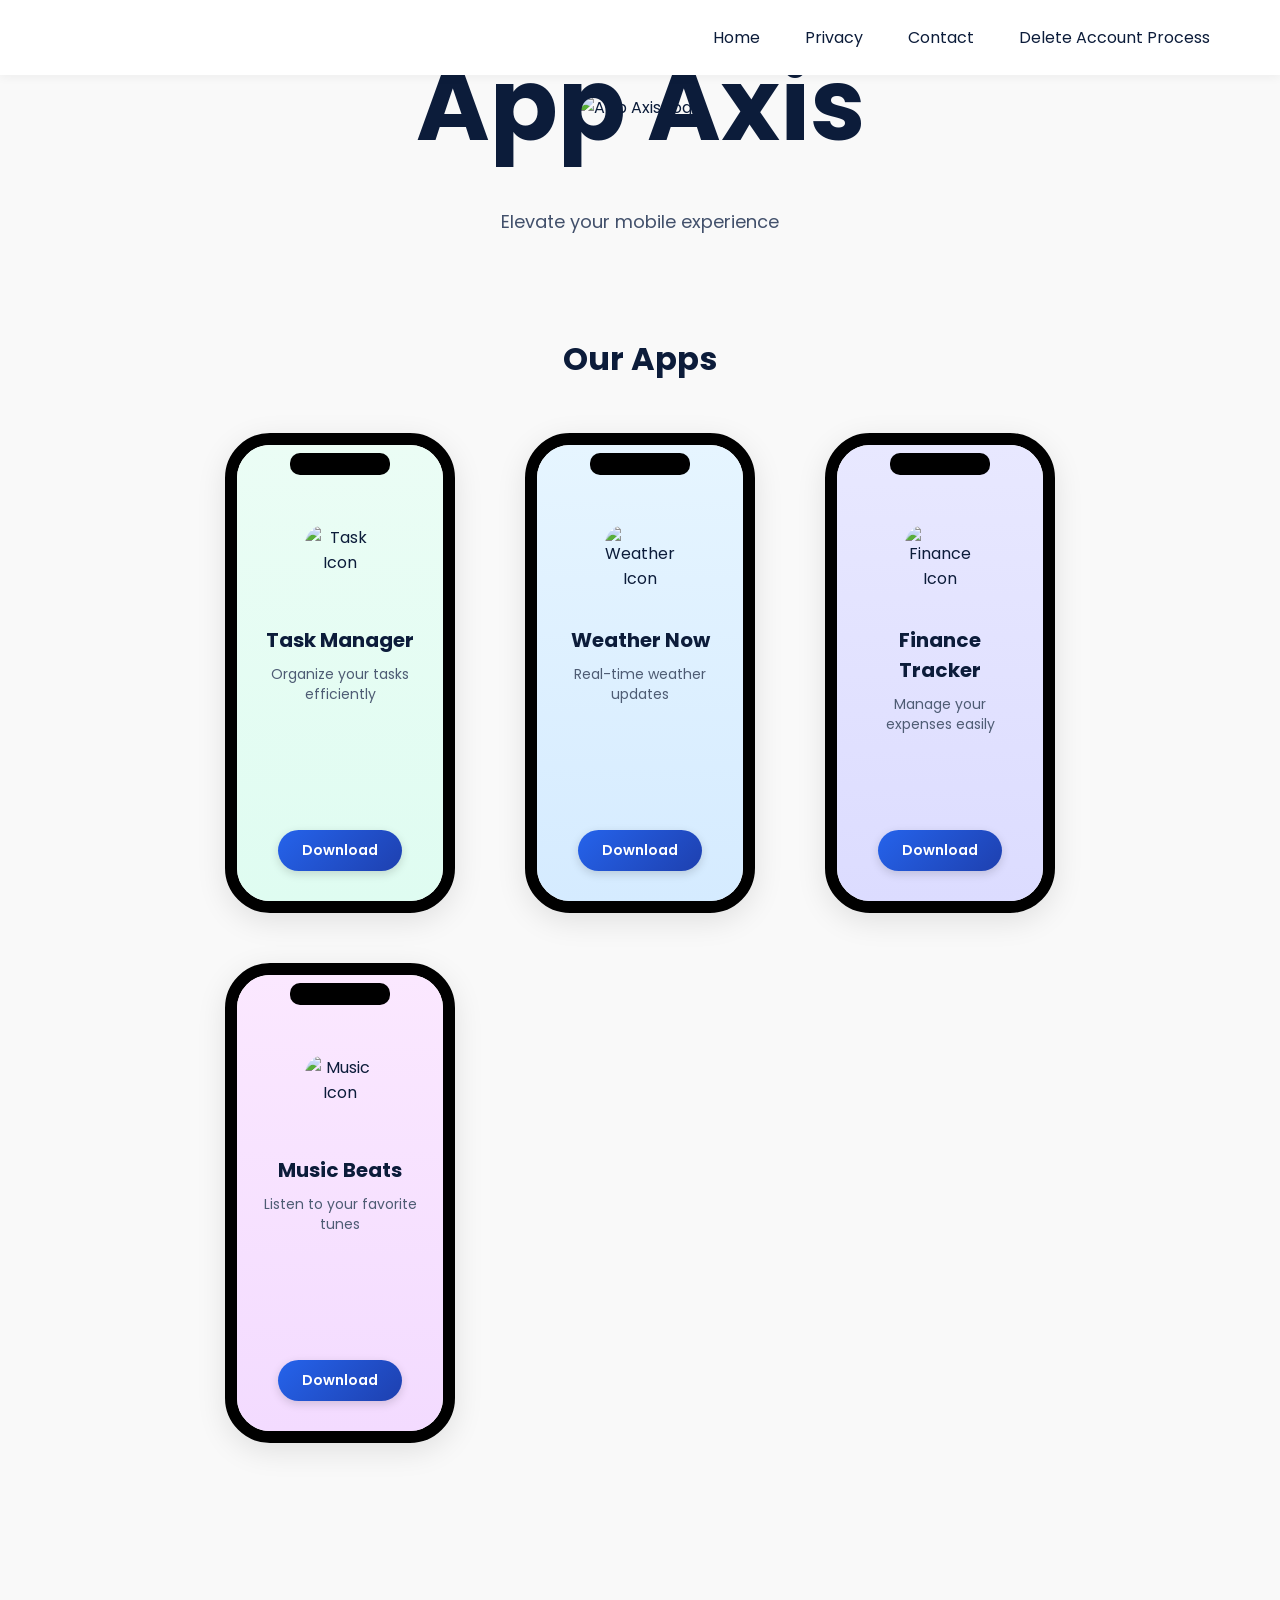
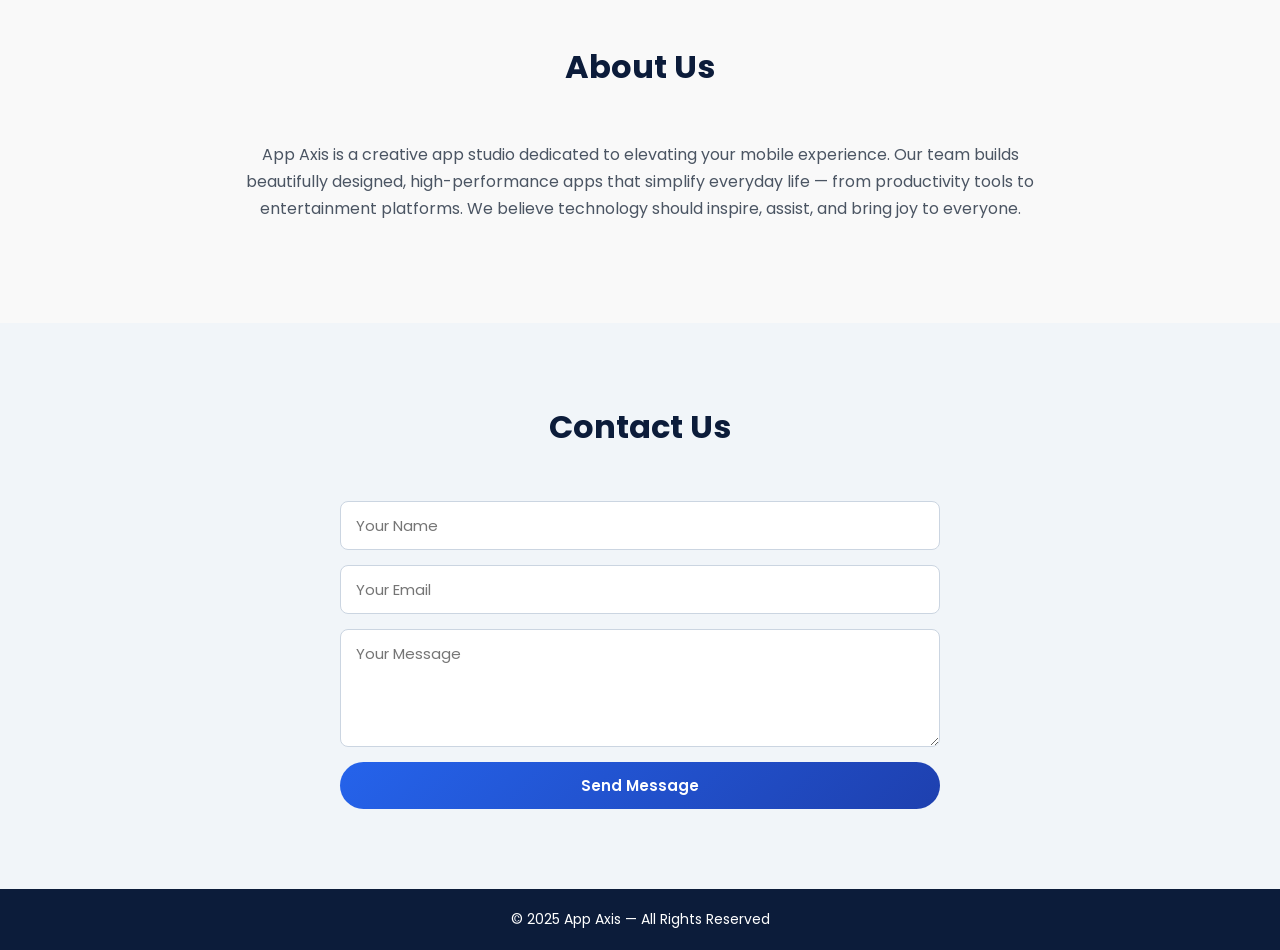
==== index.html @ 721c18ff "Add files via upload First time commit for website." ====
<!DOCTYPE html>
<html lang="en">
<head>
  <meta charset="UTF-8">
  <meta name="viewport" content="width=device-width, initial-scale=1.0">
  <title>App Axis</title>
  <link href="https://fonts.googleapis.com/css2?family=Poppins:wght@400;600;700&display=swap" rel="stylesheet">

  <link rel="stylesheet" href="styles.css">

</head>

<body>

  <!-- Navigation -->
  <nav>
    <a href="#">Home</a>
    <a href="privacy.html">Privacy</a>
    <a href="#contact">Contact</a>
    <a href="account_deletion.html">Delete Account Process</a>
  </nav>

  <!-- Hero -->
  <section class="hero">
    <img src="images/logo.png" alt="App Axis Logo">
    <h1>App Axis</h1>
    <p>Elevate your mobile experience</p>
  </section>

  <!-- Our Apps Section -->
  <h2 class="section-title">Our Apps</h2>
  <section class="apps">

    <!-- Task Manager -->
    <div class="iphone">
      <div class="notch"></div>
      <div class="screen task-bg">
        <div class="content">
          <img src="https://img.icons8.com/ios-filled/100/00b58a/checked--v1.png" alt="Task Icon">
          <h3>Task Manager</h3>
          <p>Organize your tasks efficiently</p>
        </div>
        <button class="download-btn">Download</button>
      </div>
    </div>

    <!-- Weather Now -->
    <div class="iphone">
      <div class="notch"></div>
      <div class="screen weather-bg">
        <div class="content">
          <img src="https://img.icons8.com/ios-filled/100/3da3f8/partly-cloudy-day--v1.png" alt="Weather Icon">
          <h3>Weather Now</h3>
          <p>Real-time weather updates</p>
        </div>
        <button class="download-btn">Download</button>
      </div>
    </div>

    <!-- Finance Tracker -->
    <div class="iphone">
      <div class="notch"></div>
      <div class="screen finance-bg">
        <div class="content">
          <img src="https://img.icons8.com/ios-filled/100/4a48cc/combo-chart.png" alt="Finance Icon">
          <h3>Finance Tracker</h3>
          <p>Manage your expenses easily</p>
        </div>
        <button class="download-btn">Download</button>
      </div>
    </div>

    <!-- Music Beats -->
    <div class="iphone">
      <div class="notch"></div>
      <div class="screen music-bg">
        <div class="content">
          <img src="https://img.icons8.com/ios-filled/100/b34dd8/musical-notes.png" alt="Music Icon">
          <h3>Music Beats</h3>
          <p>Listen to your favorite tunes</p>
        </div>
        <button class="download-btn">Download</button>
      </div>
    </div>

  </section>

  <!-- About -->
  <section id="about" class="about">
    <h2 class="section-title">About Us</h2>
    <p>App Axis is a creative app studio dedicated to elevating your mobile experience.  
      Our team builds beautifully designed, high-performance apps that simplify everyday life — from productivity tools to entertainment platforms.  
      We believe technology should inspire, assist, and bring joy to everyone.</p>
  </section>

  <!-- Contact -->
  <section id="contact" class="contact">
    <h2 class="section-title">Contact Us</h2>
    <form action="https://formspree.io/f/xzzjkdzy" method="POST">
      <input type="text" name="name" placeholder="Your Name" required>
      <input type="email" name ="email" placeholder="Your Email" required>
      <textarea rows="4" name="message" placeholder="Your Message" required></textarea>
      <button type="submit">Send Message</button>
    </form>
  </section>

  <!-- Footer -->
  <footer>
    © 2025 App Axis — All Rights Reserved
  </footer>
<script src="app.js"></script>


</body>

</html>
---- styles.css ----
*{margin:0;padding:0;box-sizing:border-box;font-family:'Poppins',sans-serif;}  

    body{
      background-color:#f9f9f9;
      color:#0c1c3a;
      display:flex;
      flex-direction:column;
      align-items:center;
      min-height:100vh;
    }

    /* Navbar */
    nav{
      width:100%;
      display:flex;
      justify-content:flex-end;
      align-items:center;
      padding:25px 70px;
      font-size:16px;
      background:#fff;
      box-shadow:0 2px 10px rgba(0,0,0,0.05);
      position:sticky;
      top:0;
      z-index:10;
    }
    nav a{
      text-decoration:none;
      color:#0c1c3a;
      margin-left:45px;
      transition:opacity .3s;
    }
    nav a:hover{opacity:.6;}

    /* Hero */
    .hero{
      text-align:center;
      margin-top:20px;
      margin-bottom:60px;
    }
    .hero img{
      width:520px;
      height:520px;
      margin-bottom:10px;
    }
    .hero h1{
      font-size:100px;
      font-weight:700;
      margin-top: -100px;
      margin-bottom:28px;

    }
    .hero p{
      font-size:18px;
      color:#42506b;
      margin-bottom: 40px;
    }

    /* Section titles */
    h2.section-title{
      text-align:center;
      font-size:32px;
      font-weight:700;
      margin-bottom:50px;
      color:#0c1c3a;
    }

    /* Apps Section */
    .apps{
      display:grid;
      grid-template-columns:repeat(auto-fit,minmax(250px,1fr));
      gap:50px;
      max-width:1150px;
      margin:0 auto 100px;
      padding:0 40px;
    }

    /* iPhone Frame */
    .iphone{
      width:230px;height:480px;
      border:12px solid #000;
      border-radius:45px;
      background:white;
      position:relative;
      box-shadow:0 8px 30px rgba(0,0,0,0.1);
      overflow:hidden;
      margin:0 auto;
      display:flex;
      flex-direction:column;
    }
    .notch{
      width:100px;height:22px;background:#000;
      border-radius:10px;
      position:absolute;top:8px;left:50%;
      transform:translateX(-50%);
      z-index:2;
    }
    .screen{
      width:100%;height:100%;
      padding:80px 25px 30px;
      display:flex;
      flex-direction:column;
      align-items:center;
      justify-content:space-between;
      text-align:center;
    }
    .content{display:flex;flex-direction:column;align-items:center;}
    .screen img{width:70px;height:70px;border-radius:20px;margin-bottom:30px;}
    .screen h3{font-size:20px;margin-bottom:10px;color:#0c1c3a;}
    .screen p{font-size:14px;color:#4e5c74;line-height:1.4;margin-bottom:25px;}

    /* Download Button */
    .download-btn{
      background:linear-gradient(135deg,#2563eb,#1e40af);
      color:#fff;
      font-size:14px;font-weight:600;
      border:none;
      padding:10px 24px;
      border-radius:25px;
      cursor:pointer;
      transition:all .3s ease;
      box-shadow:0 3px 10px rgba(0,0,0,0.15);
    }
    .download-btn:hover{
      transform:translateY(-2px);
      box-shadow:0 5px 14px rgba(0,0,0,0.25);
      background:linear-gradient(135deg,#1e3a8a,#1d4ed8);
    }

    /* Screen Backgrounds */
    .task-bg{background:linear-gradient(180deg,#ebfdf5,#dffcf1);}
    .weather-bg{background:linear-gradient(180deg,#e6f5ff,#d5ebff);}
    .finance-bg{background:linear-gradient(180deg,#e8e8ff,#dcdcff);}
    .music-bg{background:linear-gradient(180deg,#fbe8ff,#f3dbff);}

    /* About */
    .about{
      max-width:900px;
      margin:100px auto;
      text-align:center;
      padding:0 40px;
    }
    .about p{
      font-size:16px;
      color:#4b5563;
      line-height:1.7;
      margin-top:15px;
    }

    /* Contact */
    .contact{
      background:#f1f5f9;
      width:100%;
      padding:80px 20px;
      text-align:center;
    }
    .contact form{
      max-width:600px;
      margin:0 auto;
      display:flex;
      flex-direction:column;
      gap:15px;
    }
    .contact input,.contact textarea{
      padding:12px 15px;
      border-radius:8px;
      border:1px solid #cbd5e1;
      font-size:15px;
      width:100%;
    }
    .contact button{
      background:linear-gradient(135deg,#2563eb,#1e40af);
      color:#fff;
      font-size:15px;
      font-weight:600;
      border:none;
      padding:12px 25px;
      border-radius:25px;
      cursor:pointer;
      transition:all .3s ease;
    }
    .contact button:hover{
      background:linear-gradient(135deg,#1e3a8a,#1d4ed8);
      transform:translateY(-2px);
    }

    /* Footer */
    footer{
      background:#0c1c3a;
      color:#fff;
      width:100%;
      text-align:center;
      padding:20px 10px;
      font-size:14px;
    }

    @media(max-width:768px){
      .hero h1{font-size:32px;}
      .hero p{font-size:16px;}
      .iphone{width:200px;height:440px;}
      h2.section-title{font-size:26px;}
    }
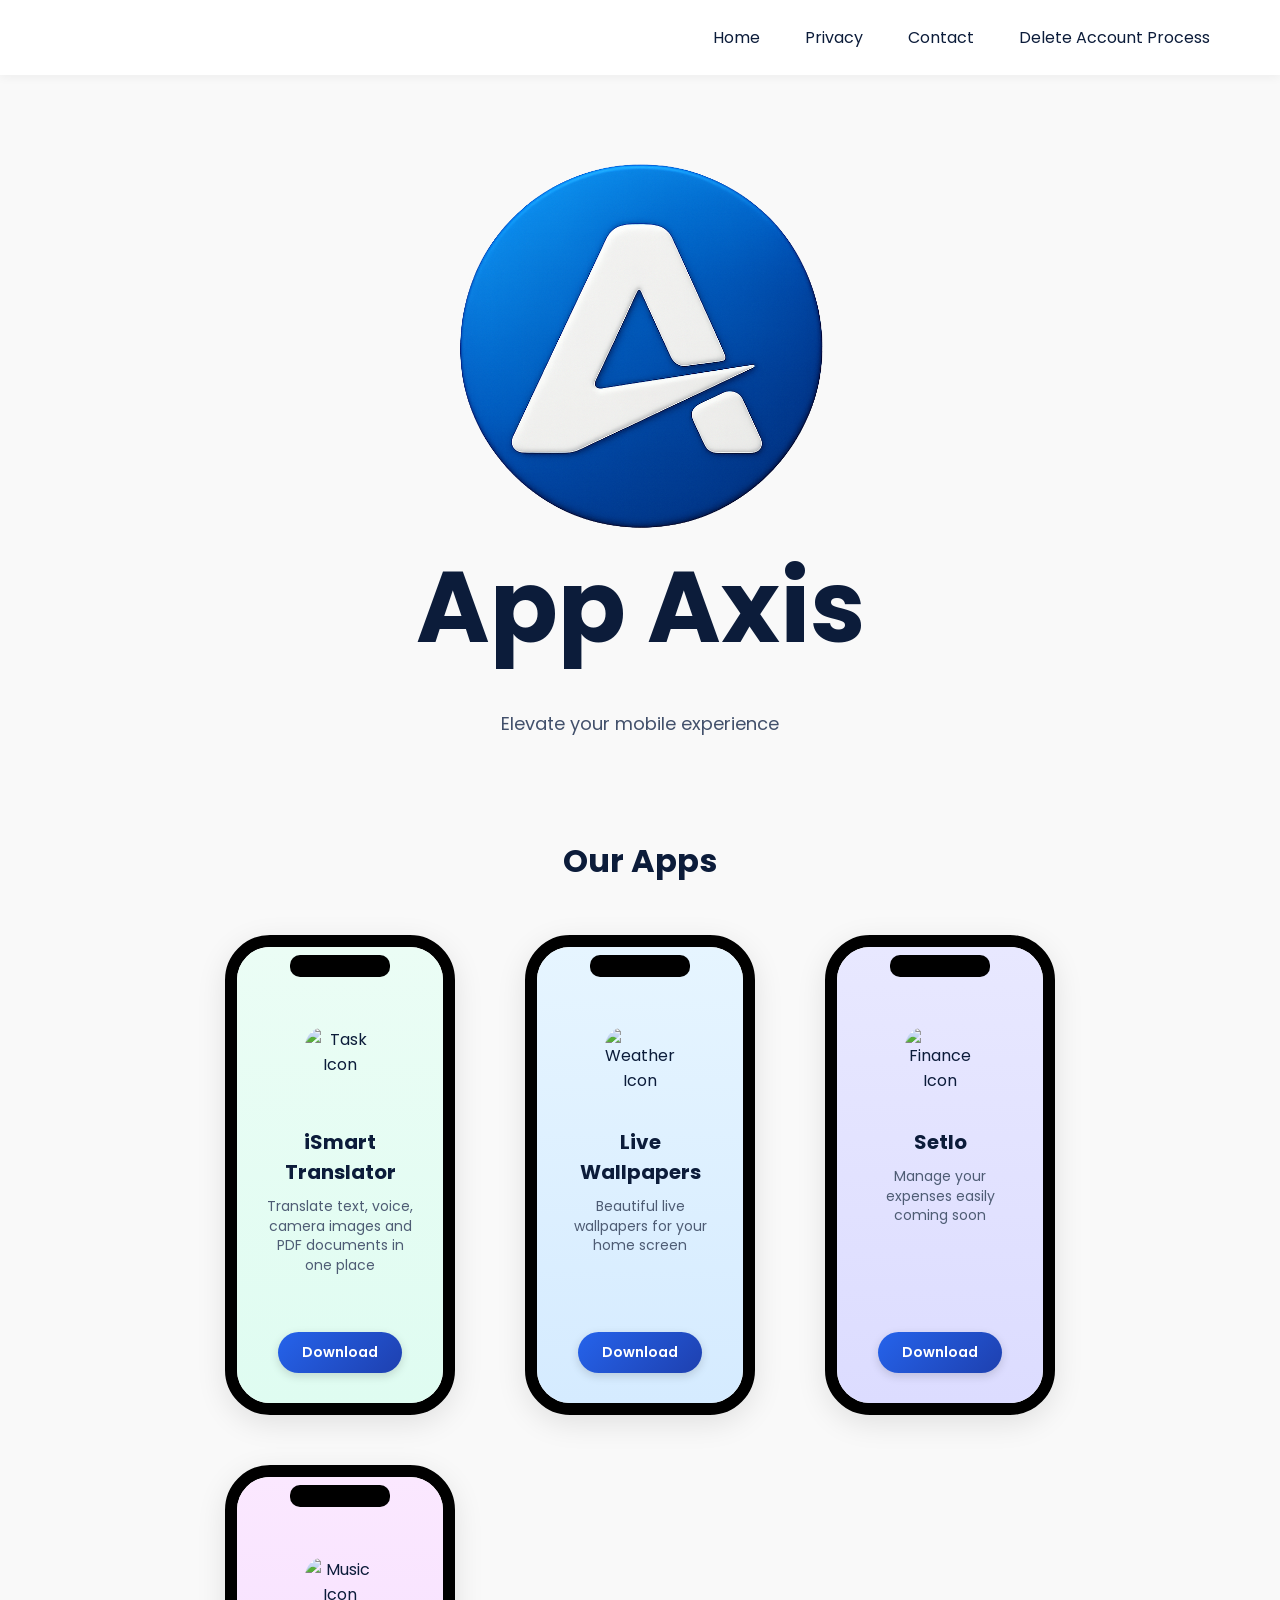
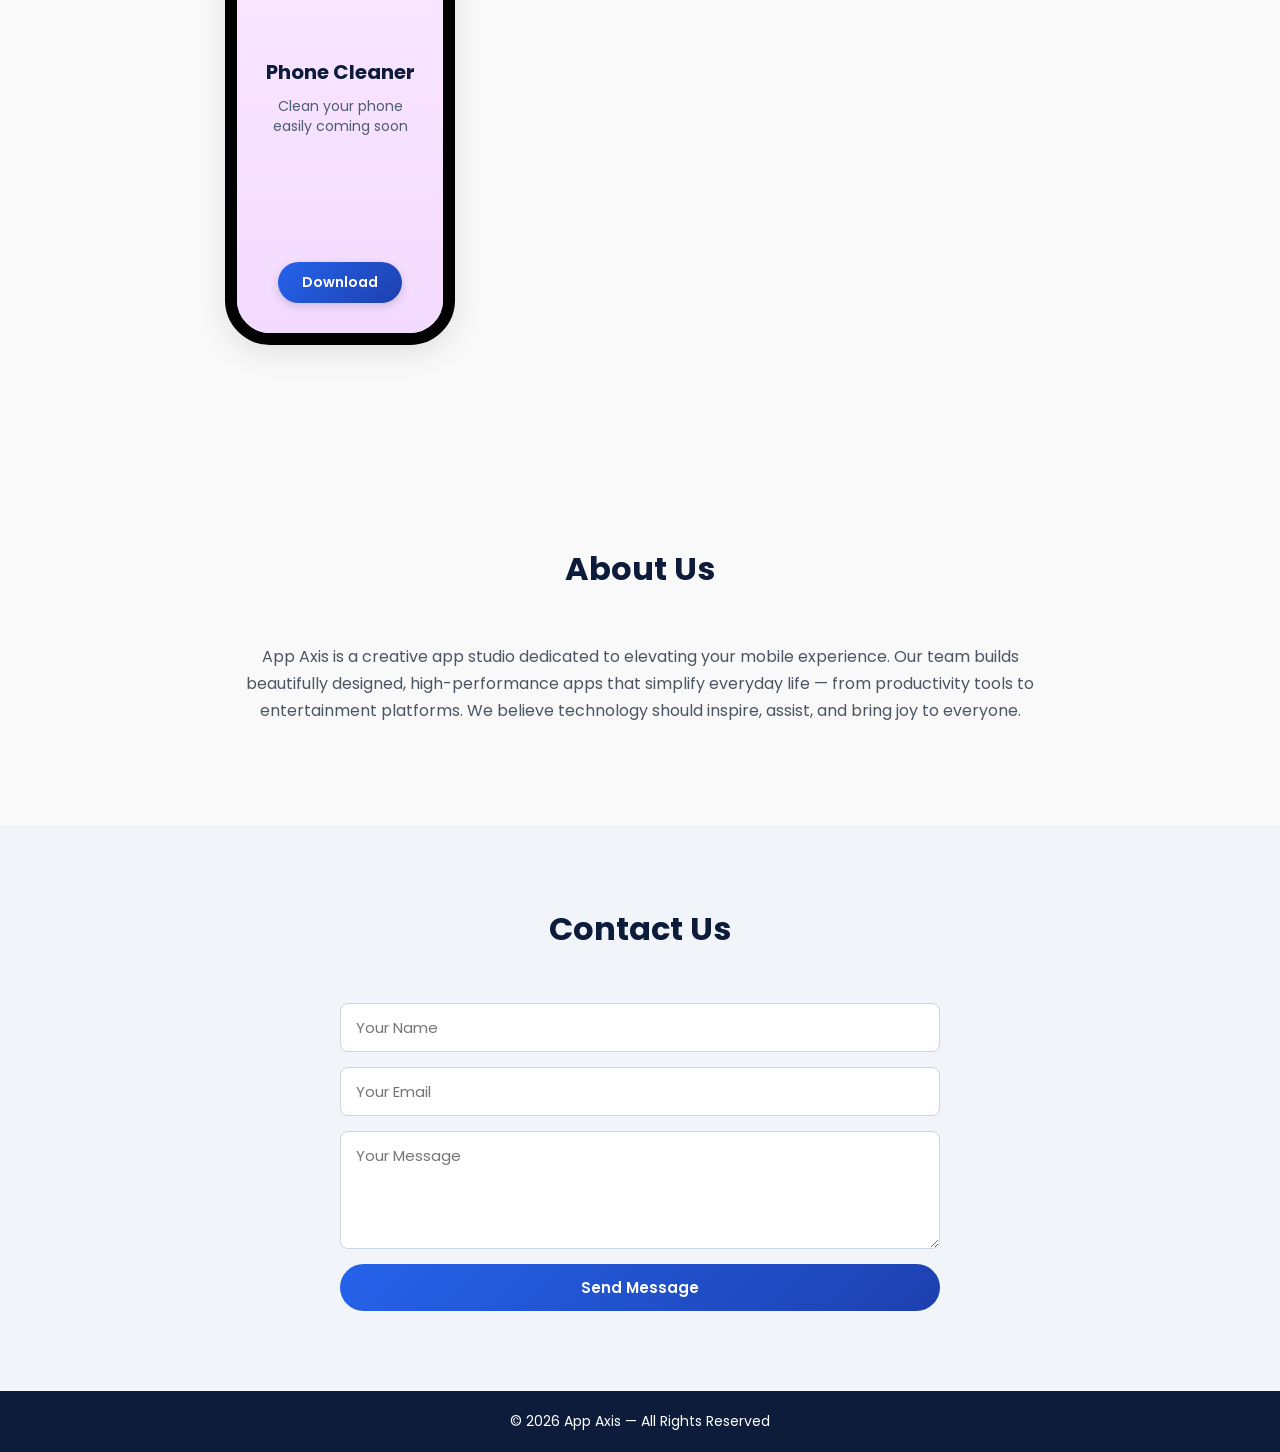
==== commit 772ff767: "Update app details in index.html: replace Task Manager with Smart Translator, update Weather Now to " ====
--- a/index.html
+++ b/index.html
@@ -31,16 +31,16 @@
   <h2 class="section-title">Our Apps</h2>
   <section class="apps">
 
-    <!-- Task Manager -->
+    <!-- Smart Translator -->
     <div class="iphone">
       <div class="notch"></div>
       <div class="screen task-bg">
         <div class="content">
-          <img src="https://img.icons8.com/ios-filled/100/00b58a/checked--v1.png" alt="Task Icon">
-          <h3>Task Manager</h3>
-          <p>Organize your tasks efficiently</p>
+          <img src="https://play-lh.googleusercontent.com/TL1GcJR6uCUjqspzB3UIuML55i64wx9Zsy2MUSX-5drfX_1AjxJJOXj3VCKkodRXIejL6cmEJ7qvzzplWq21J0s=w480-h960-rw" alt="Task Icon">
+          <h3>iSmart Translator</h3>
+          <p>Translate text, voice, camera images and PDF documents in one place</p>
         </div>
-        <button class="download-btn">Download</button>
+        <a class="download-btn" href="https://play.google.com/store/apps/details?id=com.appaxislab.translyapp" target="_blank" rel="noopener noreferrer">Download</a>
       </div>
     </div>
 
@@ -49,11 +49,11 @@
       <div class="notch"></div>
       <div class="screen weather-bg">
         <div class="content">
-          <img src="https://img.icons8.com/ios-filled/100/3da3f8/partly-cloudy-day--v1.png" alt="Weather Icon">
-          <h3>Weather Now</h3>
-          <p>Real-time weather updates</p>
+          <img src="https://play-lh.googleusercontent.com/vVsTTETblcqcR2kY2vF1PdcJeeC-yZAFQ3J_tbGCwIPSz1UFxBmrjXrIGR7BXAv8bTAKH0j-gxdTWLrXc9F60Q=w480-h960-rw" alt="Weather Icon">
+          <h3>Live Wallpapers</h3>
+          <p>Beautiful live wallpapers for your home screen</p>
         </div>
-        <button class="download-btn">Download</button>
+        <a class="download-btn" href="https://play.google.com/store/apps/details?id=com.appaxislab.live.hd.wallpapers" target="_blank" rel="noopener noreferrer">Download</a>
       </div>
     </div>
 
@@ -63,10 +63,10 @@
       <div class="screen finance-bg">
         <div class="content">
           <img src="https://img.icons8.com/ios-filled/100/4a48cc/combo-chart.png" alt="Finance Icon">
-          <h3>Finance Tracker</h3>
-          <p>Manage your expenses easily</p>
+          <h3>Setlo</h3>
+          <p>Manage your expenses easily coming soon</p>
         </div>
-        <button class="download-btn">Download</button>
+        <a class="download-btn" href="https://play.google.com/store/apps/developer?id=App+Axis+Lab" target="_blank" rel="noopener noreferrer">Download</a>
       </div>
     </div>
 
@@ -76,10 +76,10 @@
       <div class="screen music-bg">
         <div class="content">
           <img src="https://img.icons8.com/ios-filled/100/b34dd8/musical-notes.png" alt="Music Icon">
-          <h3>Music Beats</h3>
-          <p>Listen to your favorite tunes</p>
+          <h3>Phone Cleaner</h3>
+          <p>Clean your phone easily coming soon</p>
         </div>
-        <button class="download-btn">Download</button>
+        <a class="download-btn" href="https://play.google.com/store/apps/developer?id=App+Axis+Lab" target="_blank" rel="noopener noreferrer">Download</a>
       </div>
     </div>
 
@@ -106,7 +106,7 @@
 
   <!-- Footer -->
   <footer>
-    © 2025 App Axis — All Rights Reserved
+    © 2026 App Axis — All Rights Reserved
   </footer>
 <script src="app.js"></script>
 
--- a/styles.css
+++ b/styles.css
@@ -114,6 +114,8 @@
       color:#fff;
       font-size:14px;font-weight:600;
       border:none;
+      text-decoration:none;
+      display:inline-block;
       padding:10px 24px;
       border-radius:25px;
       cursor:pointer;
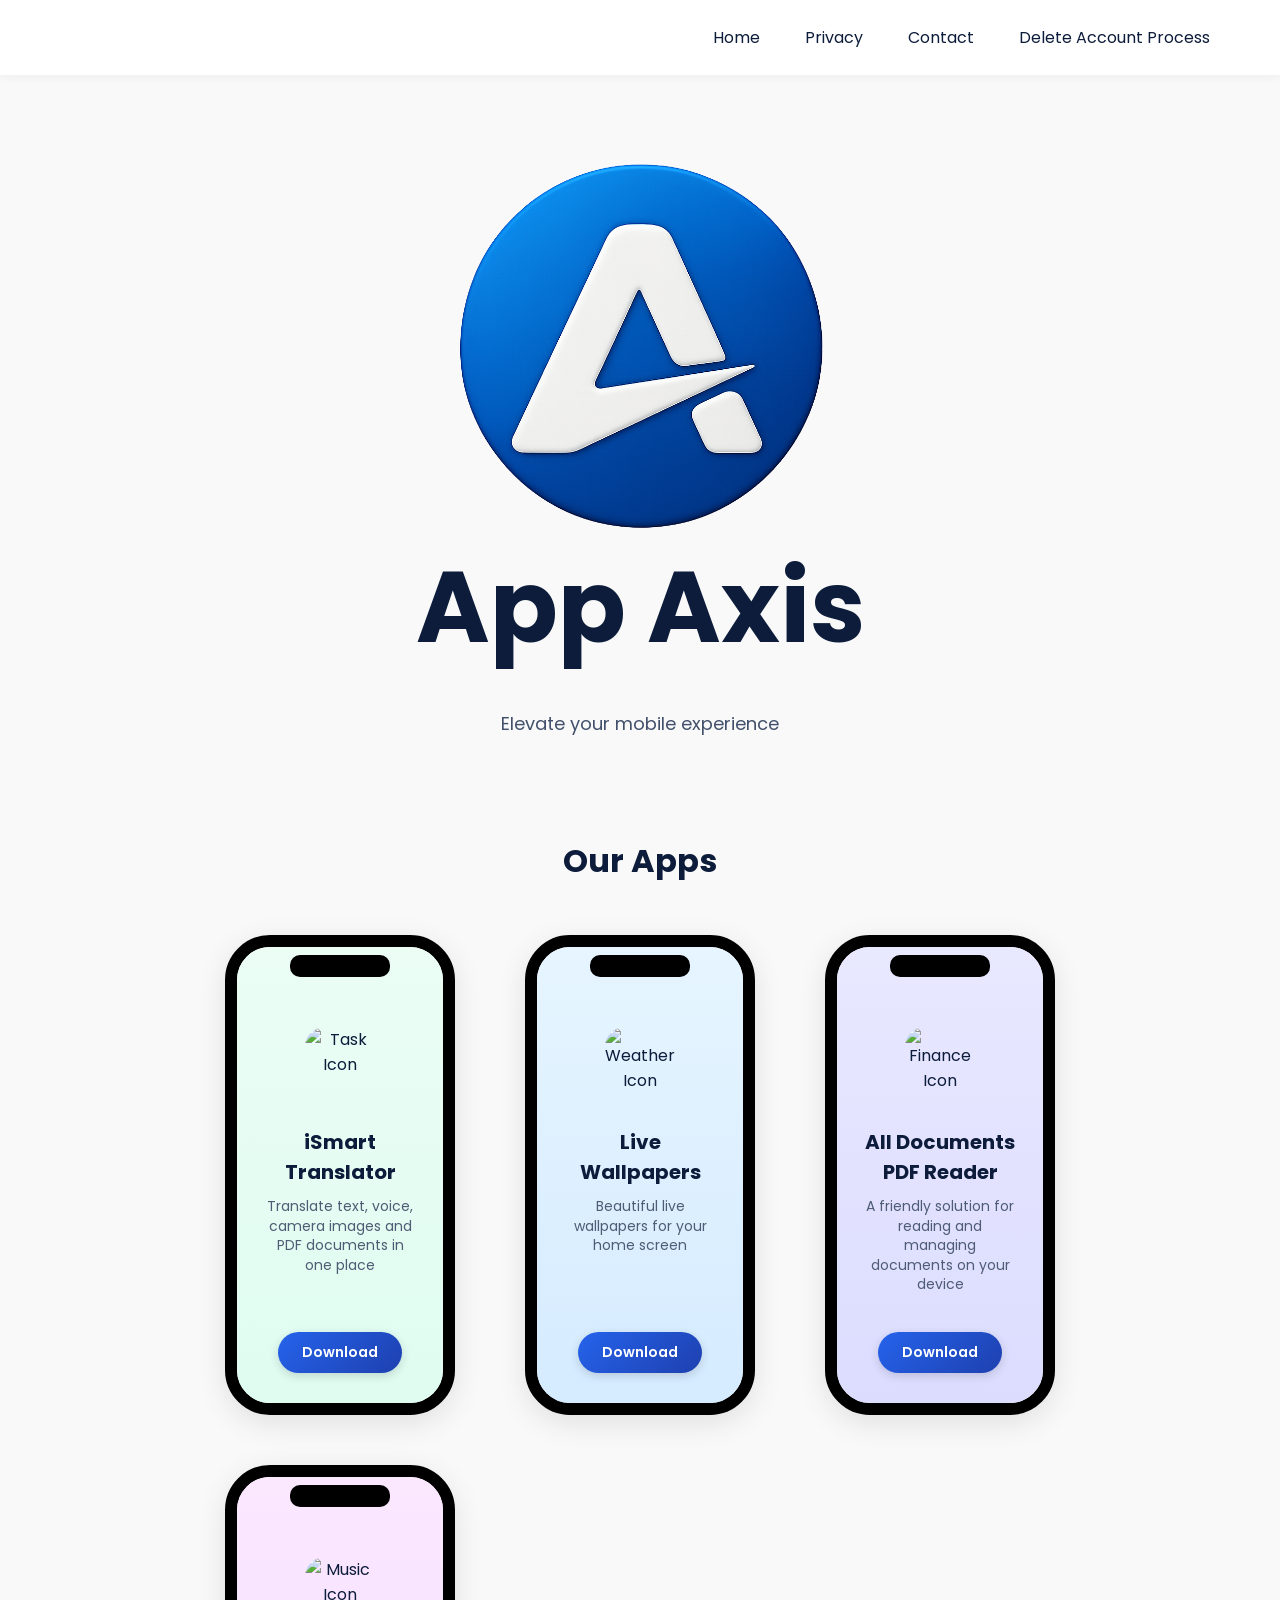
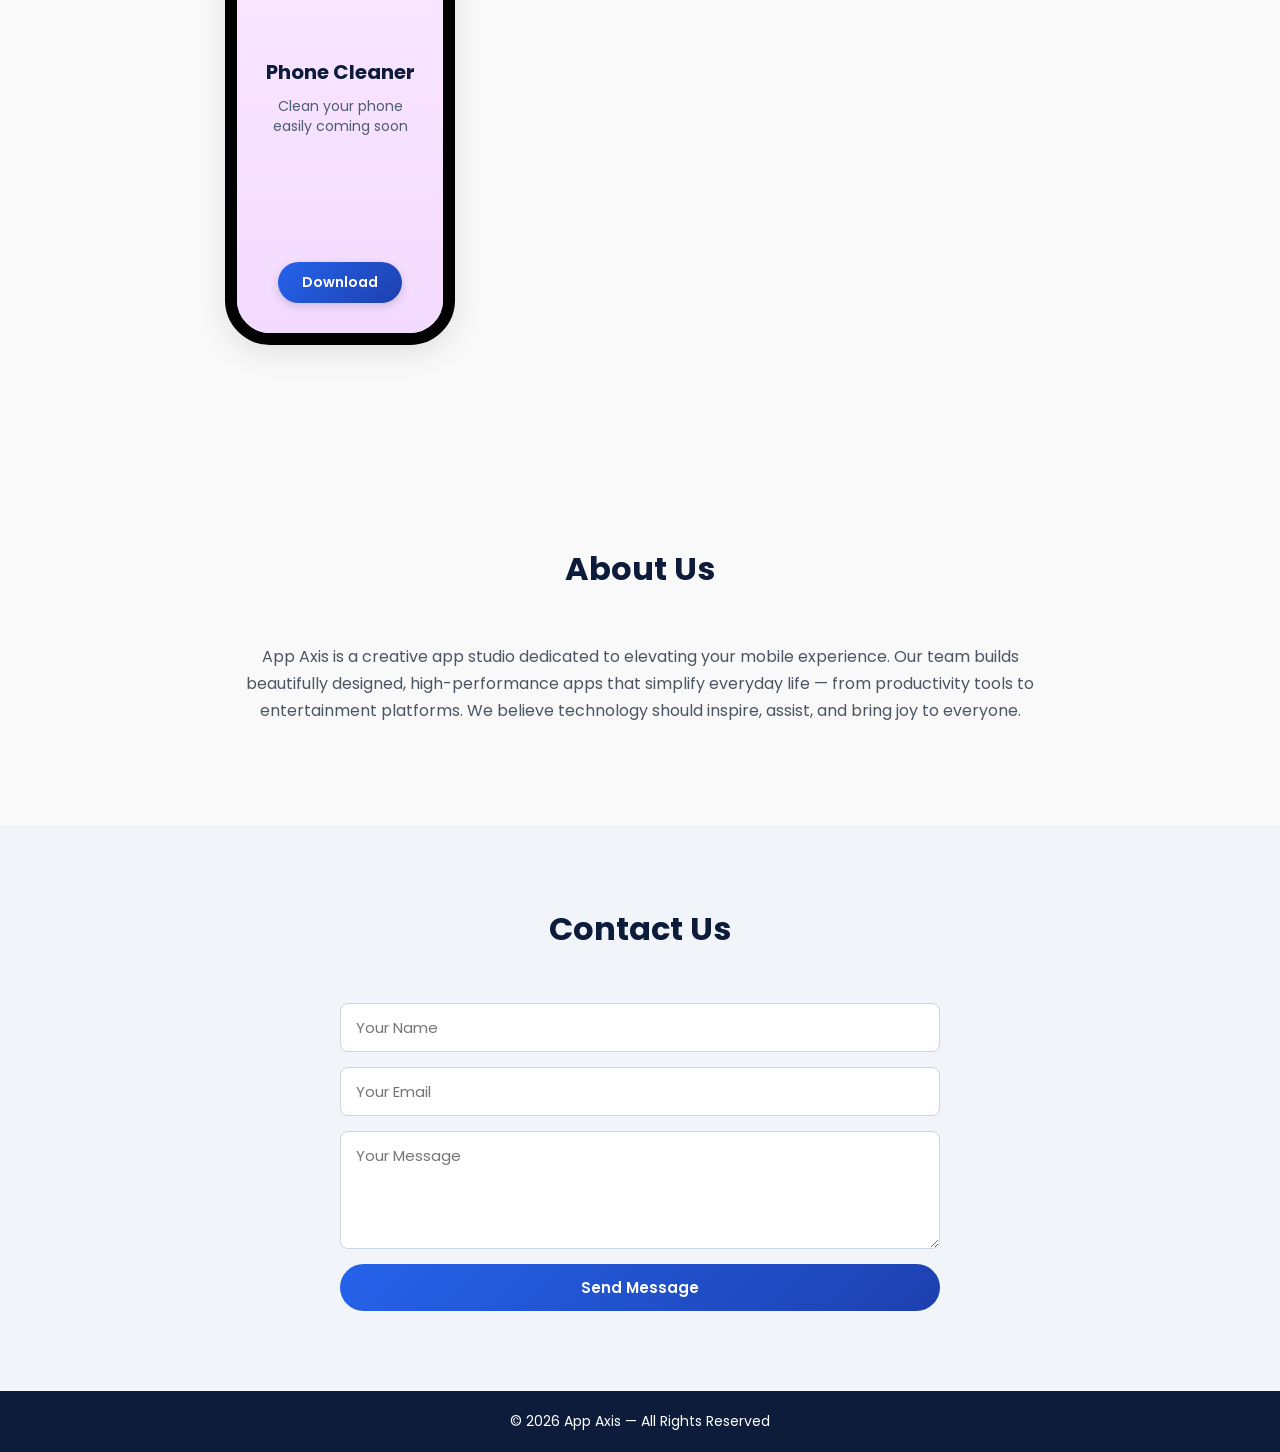
==== commit 1ce0fe7d: "All Documents PDF Reader Link Added" ====
--- a/index.html
+++ b/index.html
@@ -63,10 +63,10 @@
       <div class="screen finance-bg">
         <div class="content">
           <img src="https://img.icons8.com/ios-filled/100/4a48cc/combo-chart.png" alt="Finance Icon">
-          <h3>Setlo</h3>
-          <p>Manage your expenses easily coming soon</p>
+          <h3>All Documents PDF Reader</h3>
+          <p>A friendly solution for reading and managing documents on your device</p>
         </div>
-        <a class="download-btn" href="https://play.google.com/store/apps/developer?id=App+Axis+Lab" target="_blank" rel="noopener noreferrer">Download</a>
+        <a class="download-btn" href="https://play.google.com/store/apps/details?id=com.appaxislab.pdf.reader.ai.summary" target="_blank" rel="noopener noreferrer">Download</a>
       </div>
     </div>
 
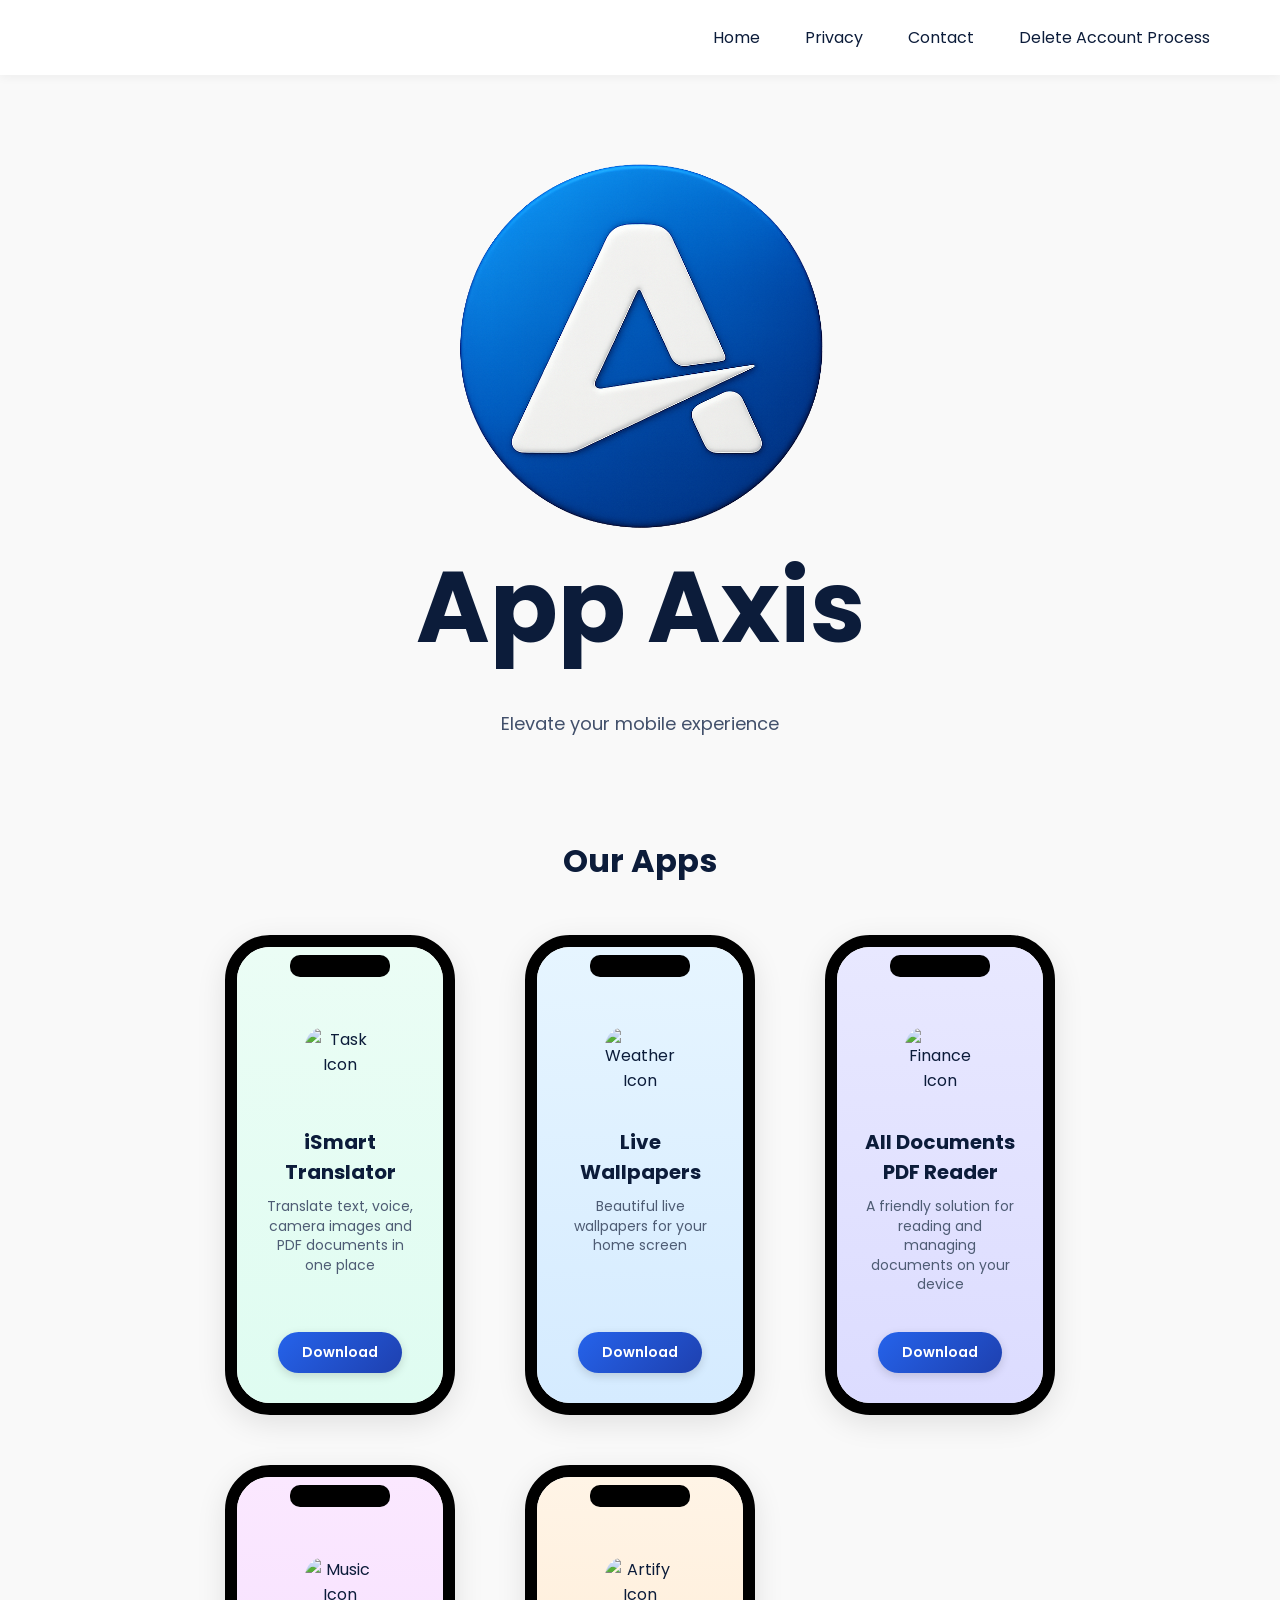
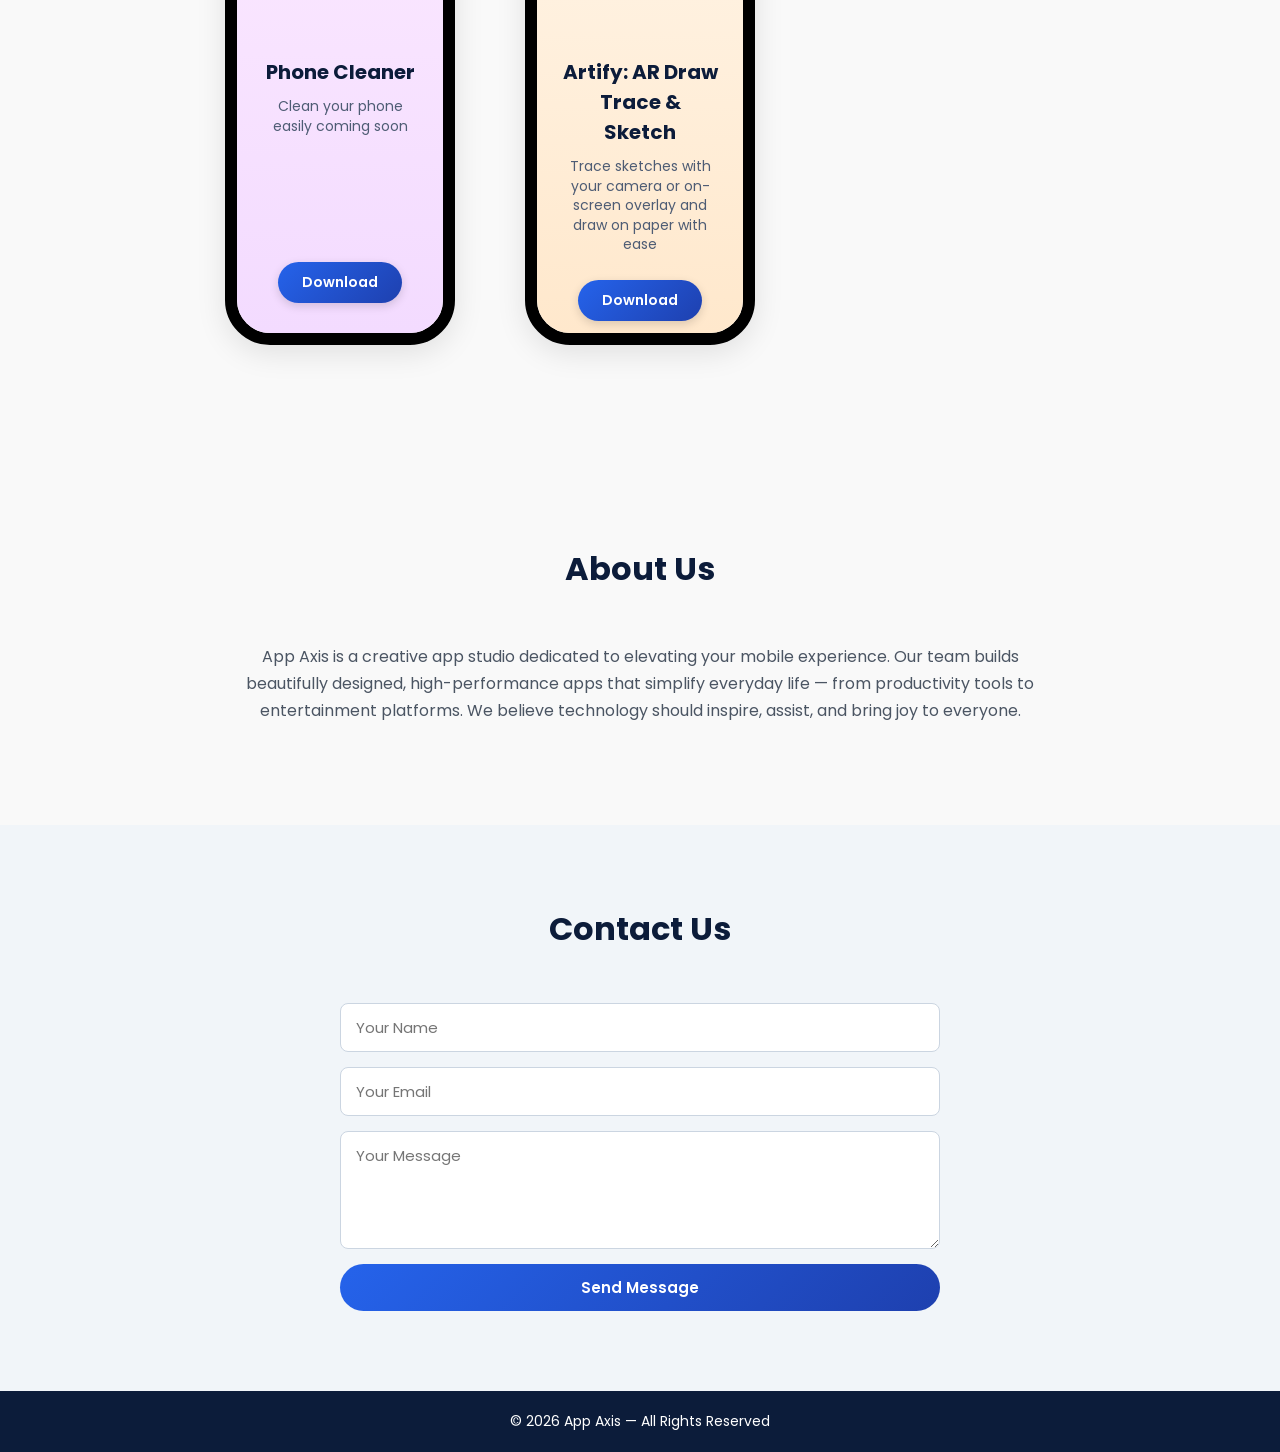
==== commit 6281bcb3: "Update index.html to replace Music Beats section with Phone Cleaner and add new Artify section. Modi" ====
--- a/index.html
+++ b/index.html
@@ -62,7 +62,7 @@
       <div class="notch"></div>
       <div class="screen finance-bg">
         <div class="content">
-          <img src="https://img.icons8.com/ios-filled/100/4a48cc/combo-chart.png" alt="Finance Icon">
+          <img src="https://play-lh.googleusercontent.com/7kSX9tOr8hgPxn0UrZxkJhoh-BLMzmG0Tl00hRVJOVmFbX30A8mmfgOnbKqUPo2KdM59RmA--rYMsSKC_XJcCiA=w480-h960" alt="Finance Icon">
           <h3>All Documents PDF Reader</h3>
           <p>A friendly solution for reading and managing documents on your device</p>
         </div>
@@ -70,7 +70,7 @@
       </div>
     </div>
 
-    <!-- Music Beats -->
+    <!-- Phone Cleaner -->
     <div class="iphone">
       <div class="notch"></div>
       <div class="screen music-bg">
@@ -80,6 +80,22 @@
           <p>Clean your phone easily coming soon</p>
         </div>
         <a class="download-btn" href="https://play.google.com/store/apps/developer?id=App+Axis+Lab" target="_blank" rel="noopener noreferrer">Download</a>
+      </div>
+    </div>
+
+    <!-- Artify -->
+    <div class="iphone">
+      <div class="notch"></div>
+      <div class="screen art-bg">
+        <div class="content">
+          <img src="https://img.icons8.com/ios-filled/100/e67e22/pencil.png" alt="Artify Icon">
+          <h3>Artify: AR Draw Trace &amp; Sketch</h3>
+          <p>Trace sketches with your camera or on-screen overlay and draw on paper with ease</p>
+        </div>
+        <div class="app-actions">
+          <a class="download-btn" href="https://play.google.com/store/apps/developer?id=App+Axis+Lab" target="_blank" rel="noopener noreferrer">Download</a>
+          <a class="privacy-link" href="artify_privacy.html">Privacy &amp; EULA</a>
+        </div>
       </div>
     </div>
 
@@ -96,9 +112,11 @@
   <!-- Contact -->
   <section id="contact" class="contact">
     <h2 class="section-title">Contact Us</h2>
+    <!-- Submissions go to Formspree → set notification email to support@appaxislab.com in the Formspree dashboard for this form. -->
     <form action="https://formspree.io/f/xzzjkdzy" method="POST">
+      <input type="hidden" name="_subject" value="[App Axis website] New contact message">
       <input type="text" name="name" placeholder="Your Name" required>
-      <input type="email" name ="email" placeholder="Your Email" required>
+      <input type="email" name="email" placeholder="Your Email" required>
       <textarea rows="4" name="message" placeholder="Your Message" required></textarea>
       <button type="submit">Send Message</button>
     </form>
--- a/styles.css
+++ b/styles.css
@@ -133,6 +133,22 @@
     .weather-bg{background:linear-gradient(180deg,#e6f5ff,#d5ebff);}
     .finance-bg{background:linear-gradient(180deg,#e8e8ff,#dcdcff);}
     .music-bg{background:linear-gradient(180deg,#fbe8ff,#f3dbff);}
+    .art-bg{background:linear-gradient(180deg,#fff4e6,#ffe8cc);}
+
+    .app-actions{
+      display:flex;
+      flex-direction:column;
+      align-items:center;
+      gap:10px;
+      width:100%;
+    }
+    .privacy-link{
+      font-size:12px;
+      font-weight:600;
+      color:#2563eb;
+      text-decoration:none;
+    }
+    .privacy-link:hover{text-decoration:underline;}
 
     /* About */
     .about{
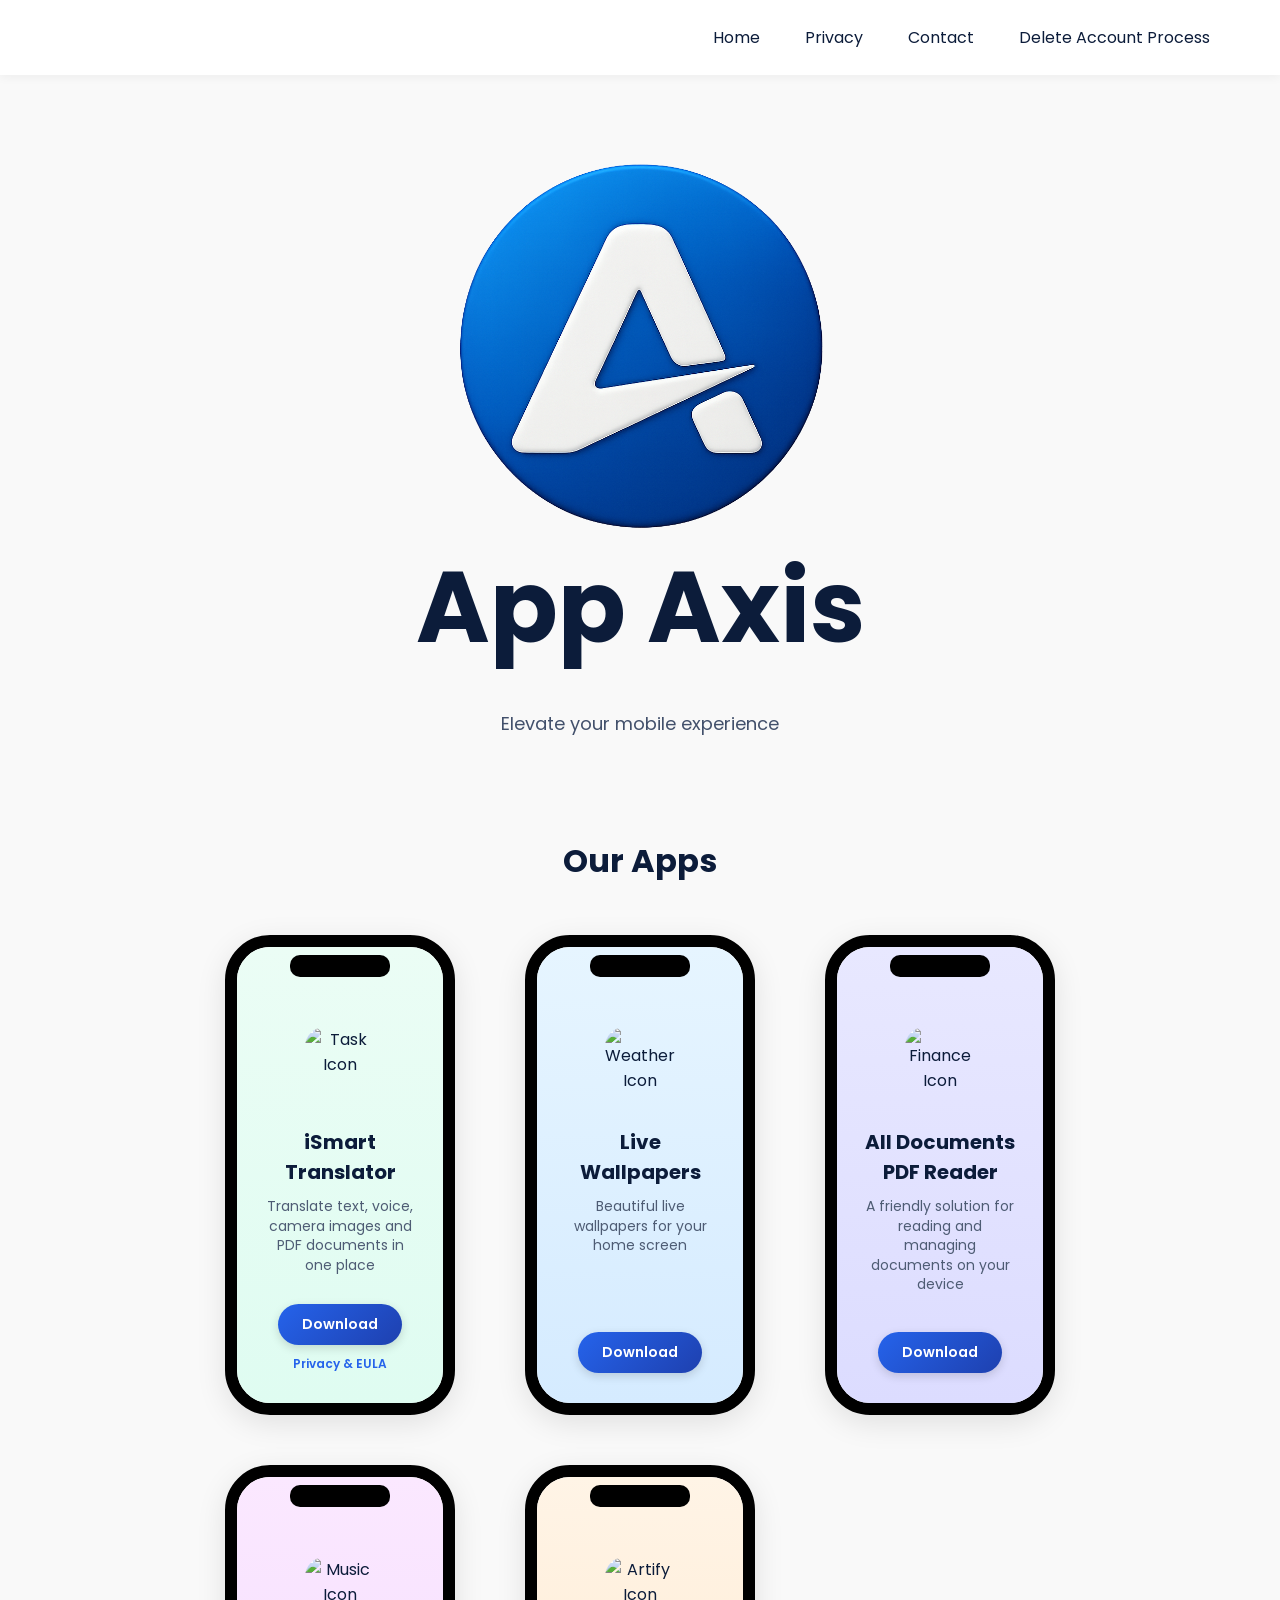
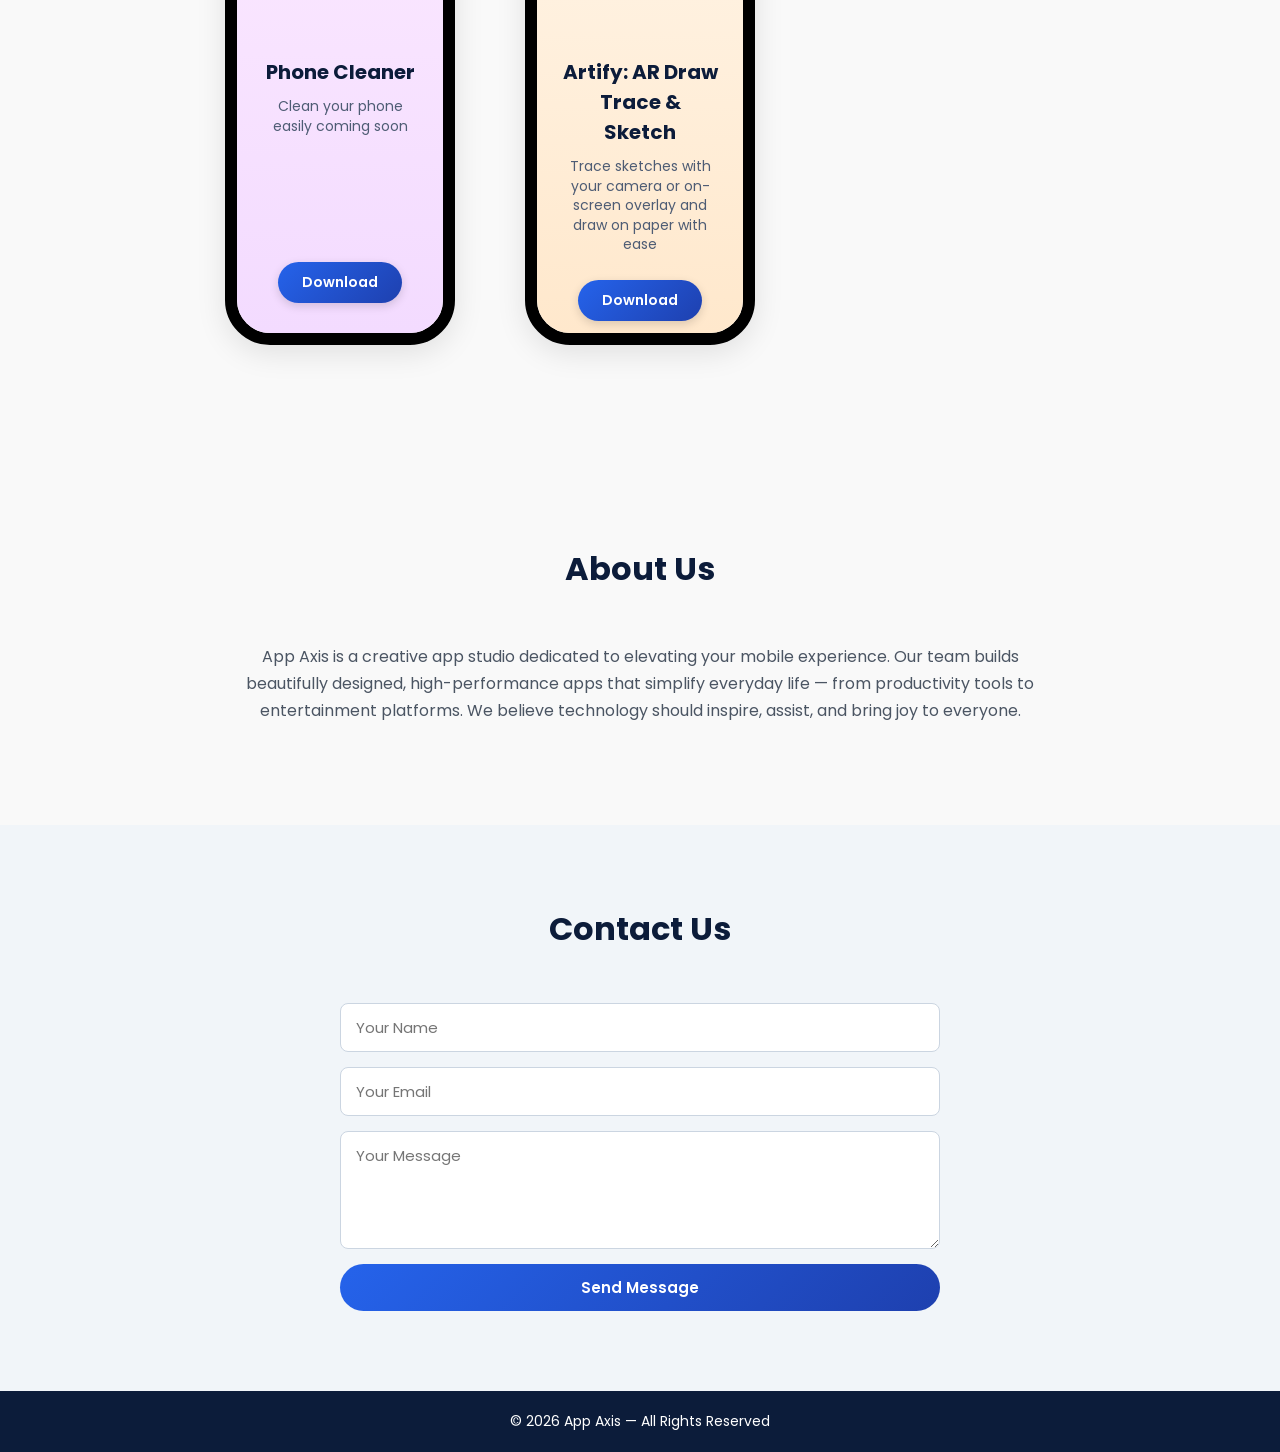
==== commit e14db221: "Add app actions section in index.html: wrap download button and add privacy link for improved user n" ====
--- a/index.html
+++ b/index.html
@@ -40,7 +40,10 @@
           <h3>iSmart Translator</h3>
           <p>Translate text, voice, camera images and PDF documents in one place</p>
         </div>
-        <a class="download-btn" href="https://play.google.com/store/apps/details?id=com.appaxislab.translyapp" target="_blank" rel="noopener noreferrer">Download</a>
+        <div class="app-actions">
+          <a class="download-btn" href="https://play.google.com/store/apps/details?id=com.appaxislab.translyapp" target="_blank" rel="noopener noreferrer">Download</a>
+          <a class="privacy-link" href="ismarttranslator_privacy.html">Privacy &amp; EULA</a>
+        </div>
       </div>
     </div>
 
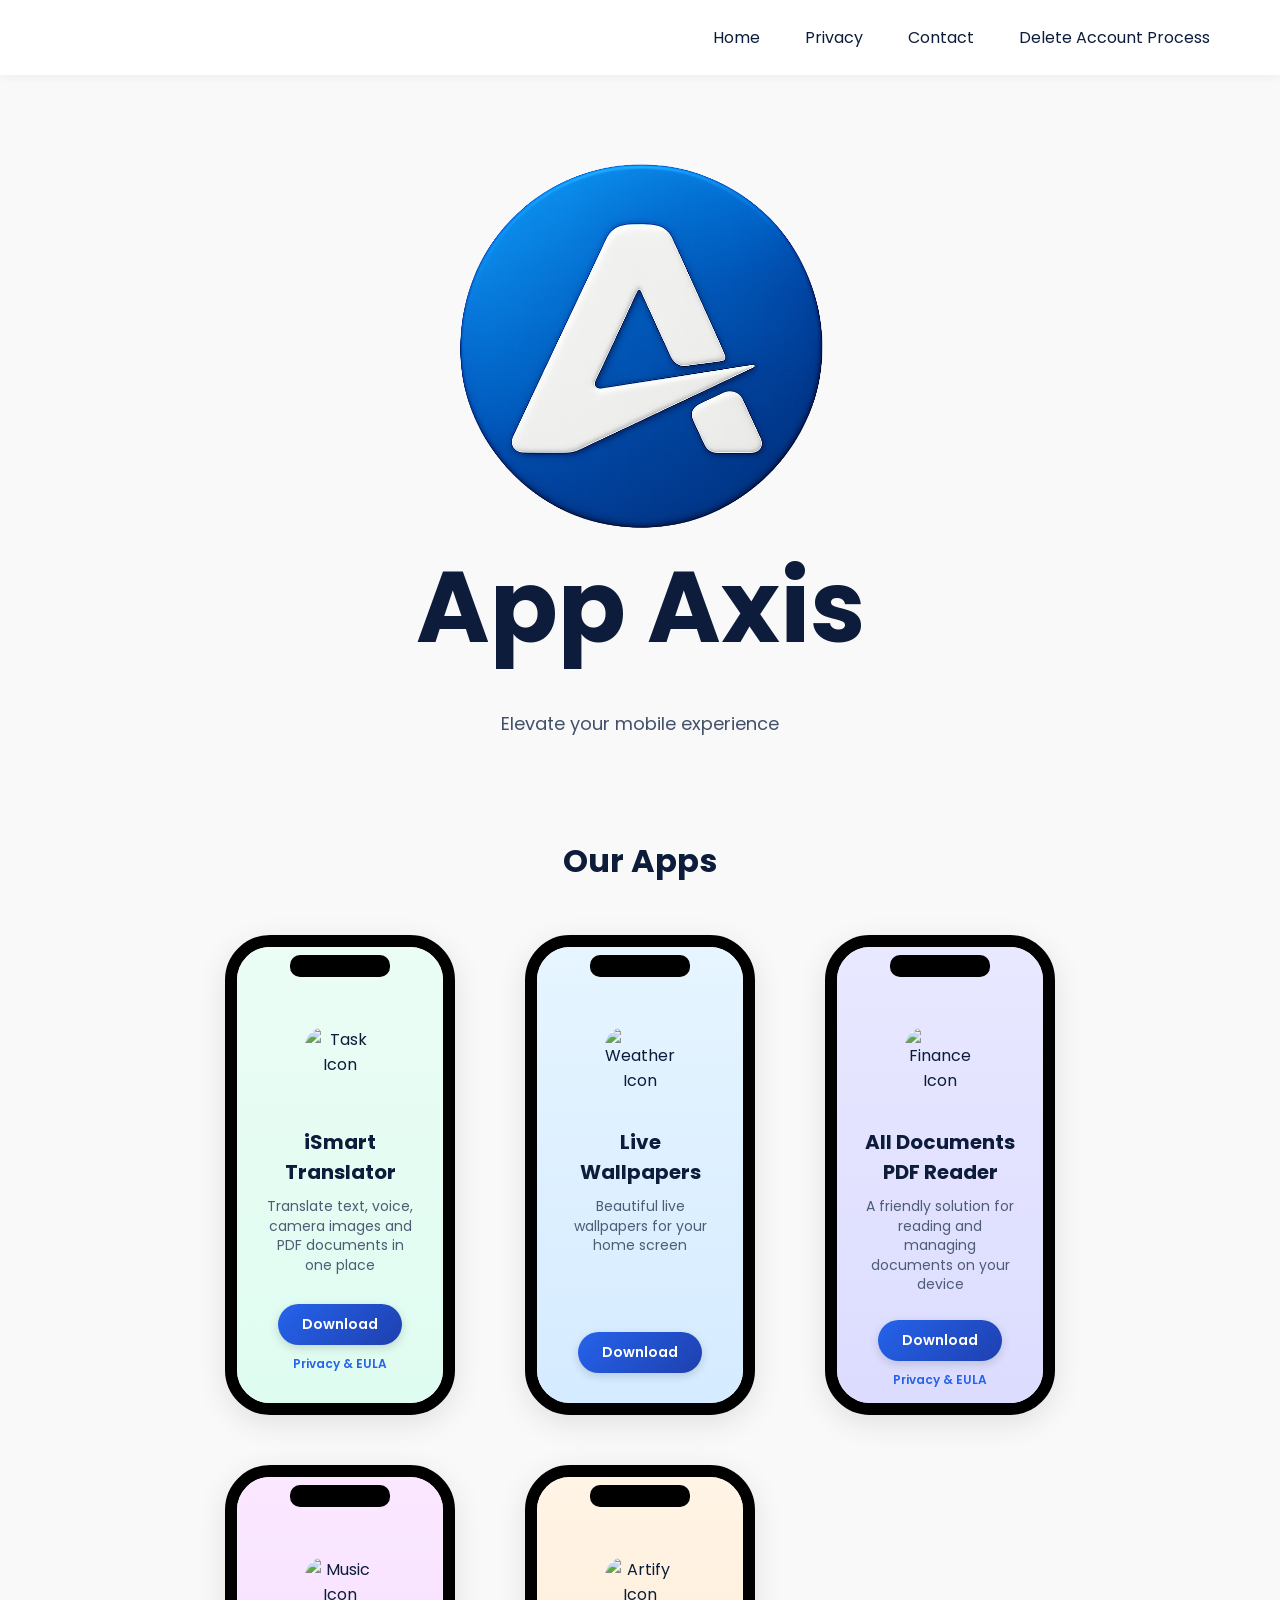
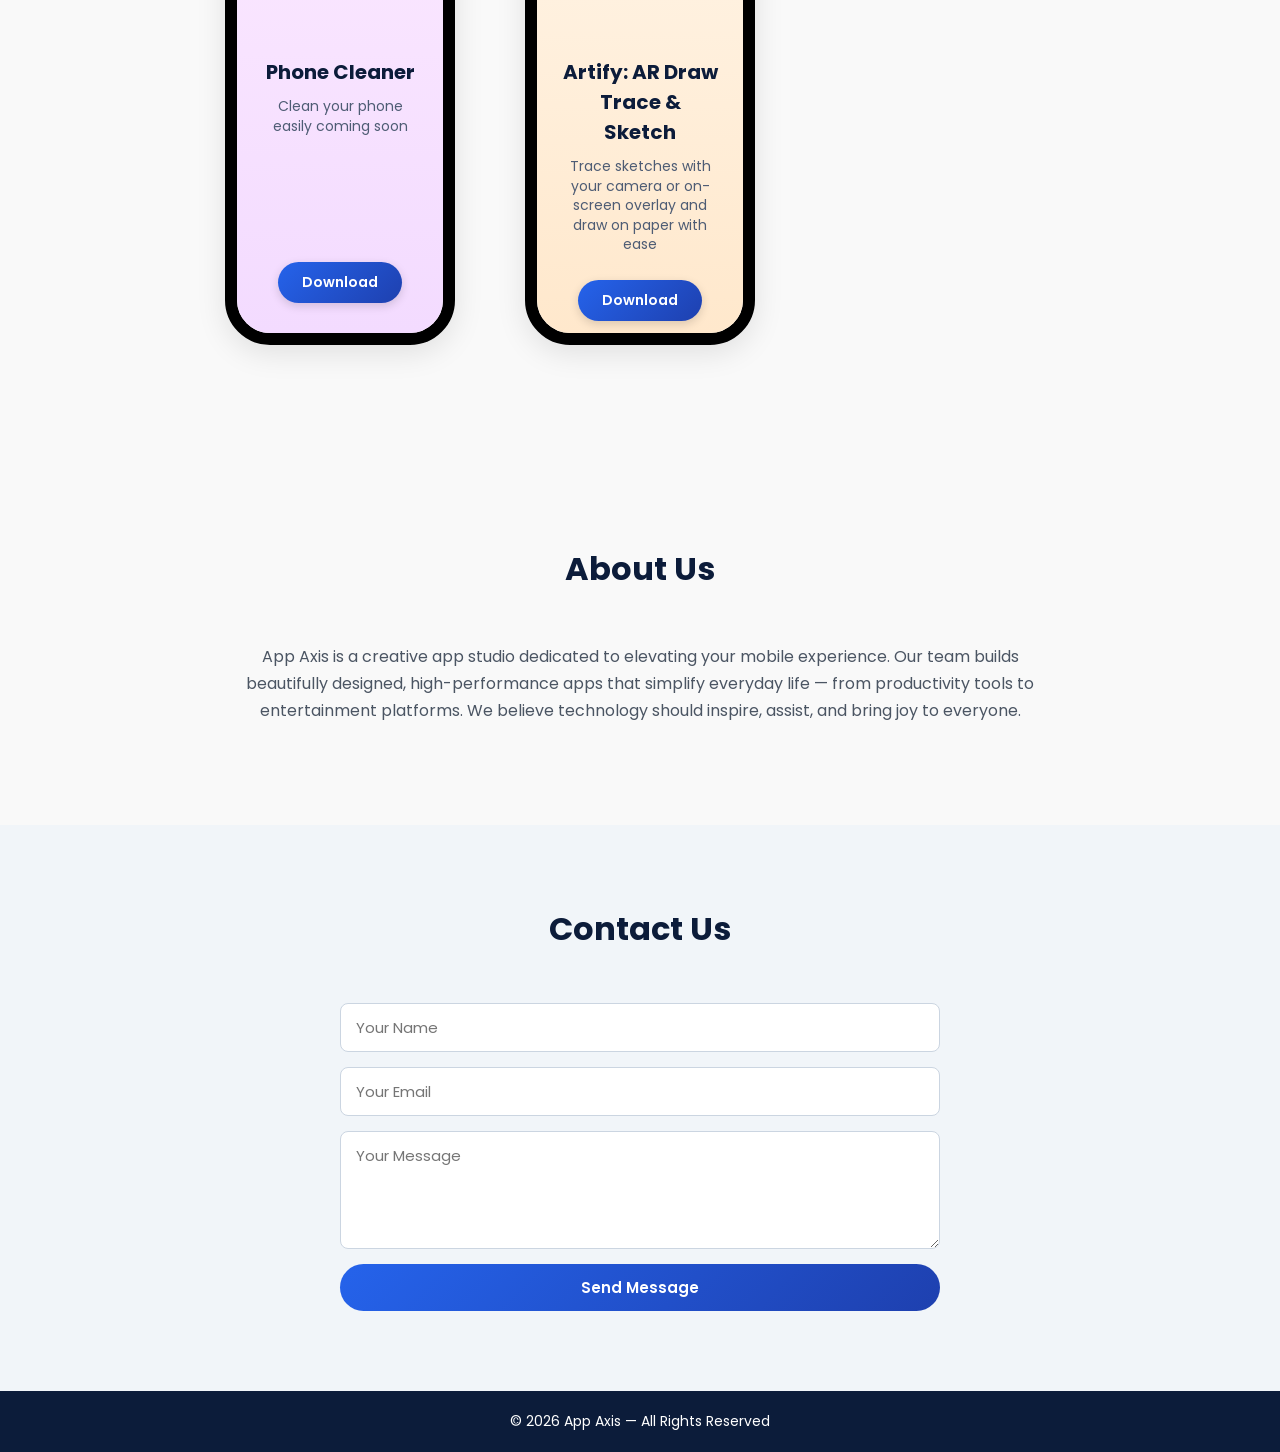
==== commit 83aec9a7: "Update privacy policy and EULA in pdfreader_privacy.html: modify title, enhance content with EULA se" ====
--- a/index.html
+++ b/index.html
@@ -69,7 +69,10 @@
           <h3>All Documents PDF Reader</h3>
           <p>A friendly solution for reading and managing documents on your device</p>
         </div>
-        <a class="download-btn" href="https://play.google.com/store/apps/details?id=com.appaxislab.pdf.reader.ai.summary" target="_blank" rel="noopener noreferrer">Download</a>
+        <div class="app-actions">
+          <a class="download-btn" href="https://play.google.com/store/apps/details?id=com.appaxislab.pdf.reader.ai.summary" target="_blank" rel="noopener noreferrer">Download</a>
+          <a class="privacy-link" href="pdfreader_privacy.html">Privacy &amp; EULA</a>
+        </div>
       </div>
     </div>
 
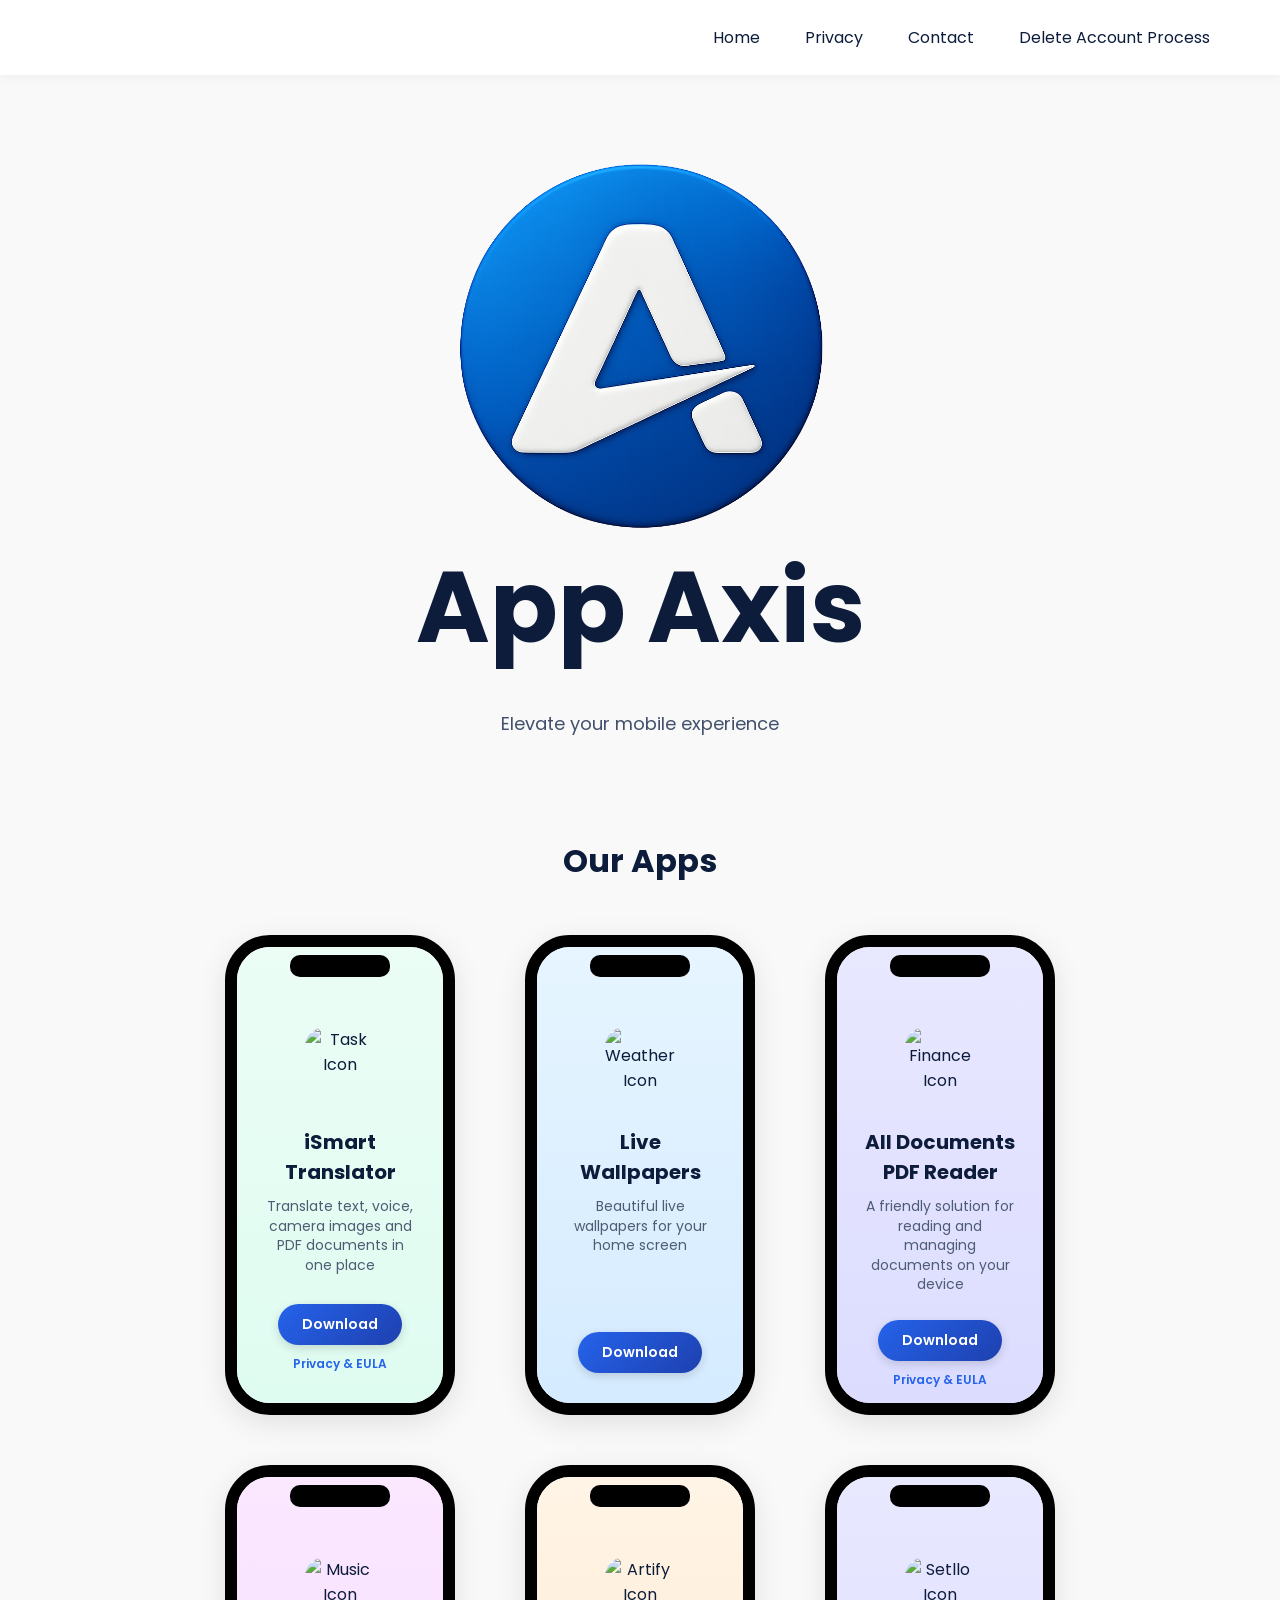
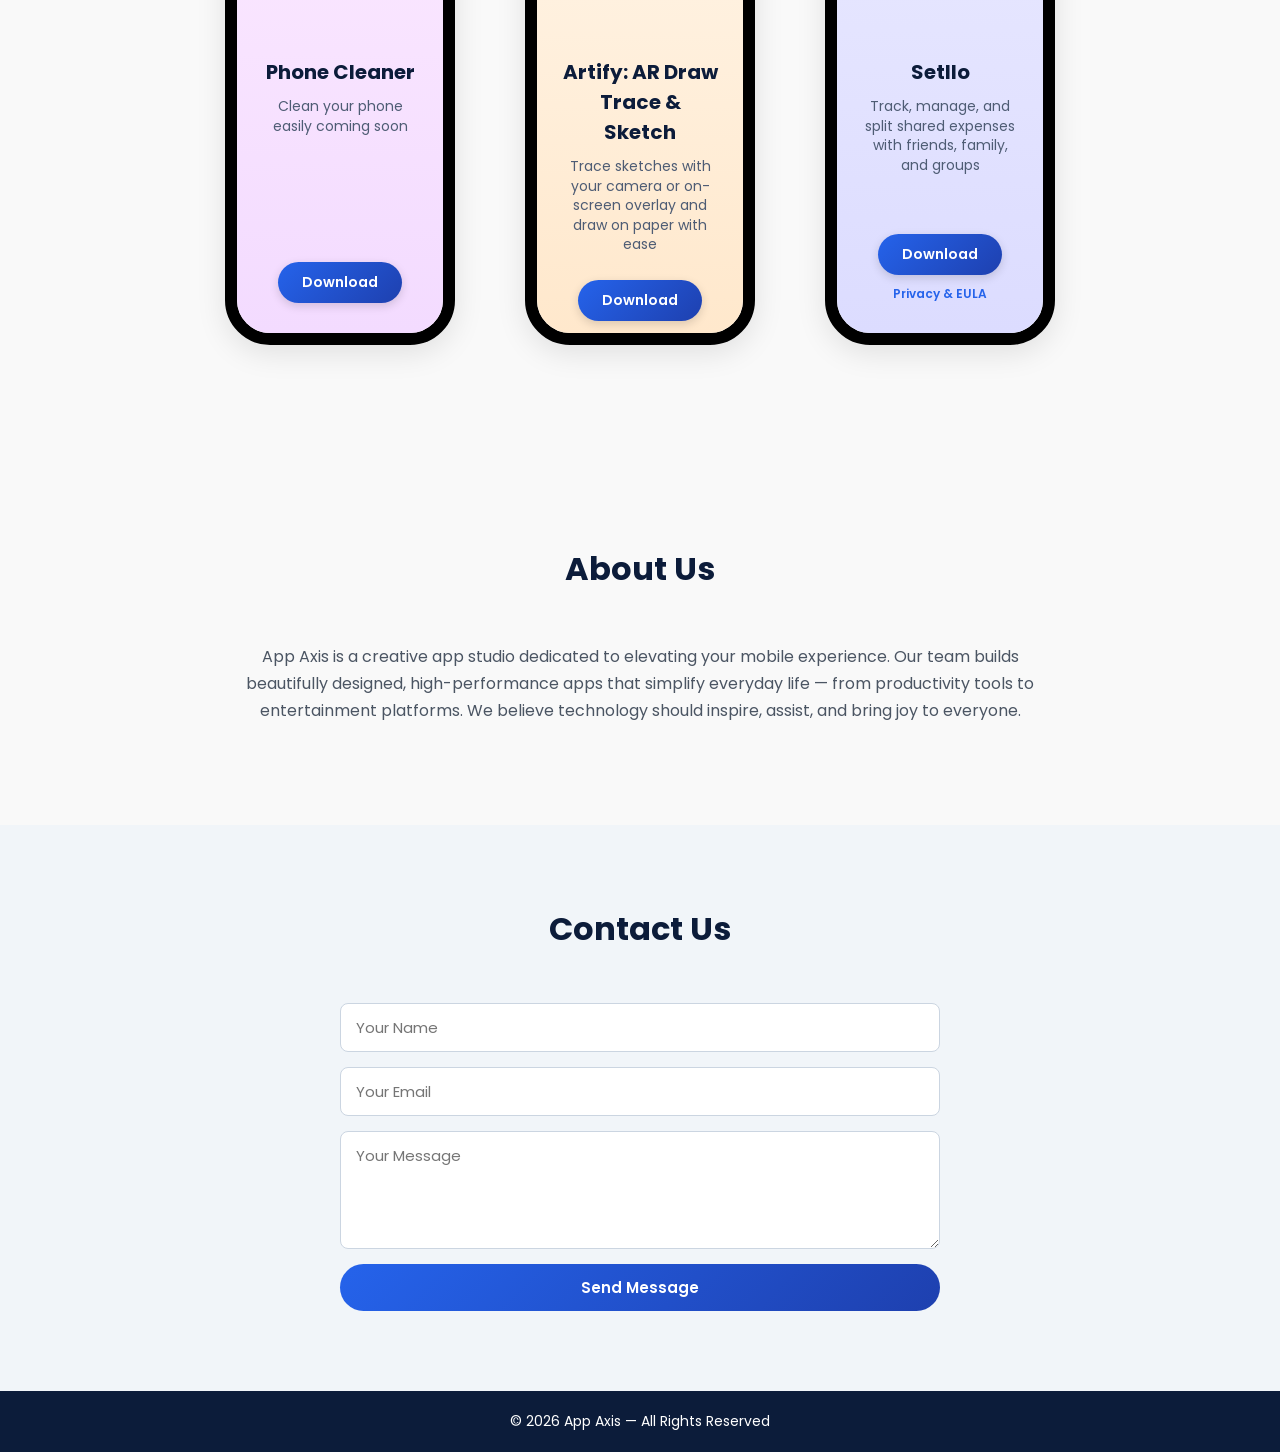
==== commit 91f617e9: "settlo added on index.html" ====
--- a/index.html
+++ b/index.html
@@ -105,6 +105,22 @@
       </div>
     </div>
 
+    <!-- Setllo -->
+    <div class="iphone">
+      <div class="notch"></div>
+      <div class="screen finance-bg">
+        <div class="content">
+          <img src="https://img.icons8.com/ios-filled/100/4f6bed/money-transfer.png" alt="Setllo Icon">
+          <h3>Setllo</h3>
+          <p>Track, manage, and split shared expenses with friends, family, and groups</p>
+        </div>
+        <div class="app-actions">
+          <a class="download-btn" href="https://play.google.com/store/apps/developer?id=App+Axis+Lab" target="_blank" rel="noopener noreferrer">Download</a>
+          <a class="privacy-link" href="settlo_privacy_policy.html">Privacy &amp; EULA</a>
+        </div>
+      </div>
+    </div>
+
   </section>
 
   <!-- About -->
